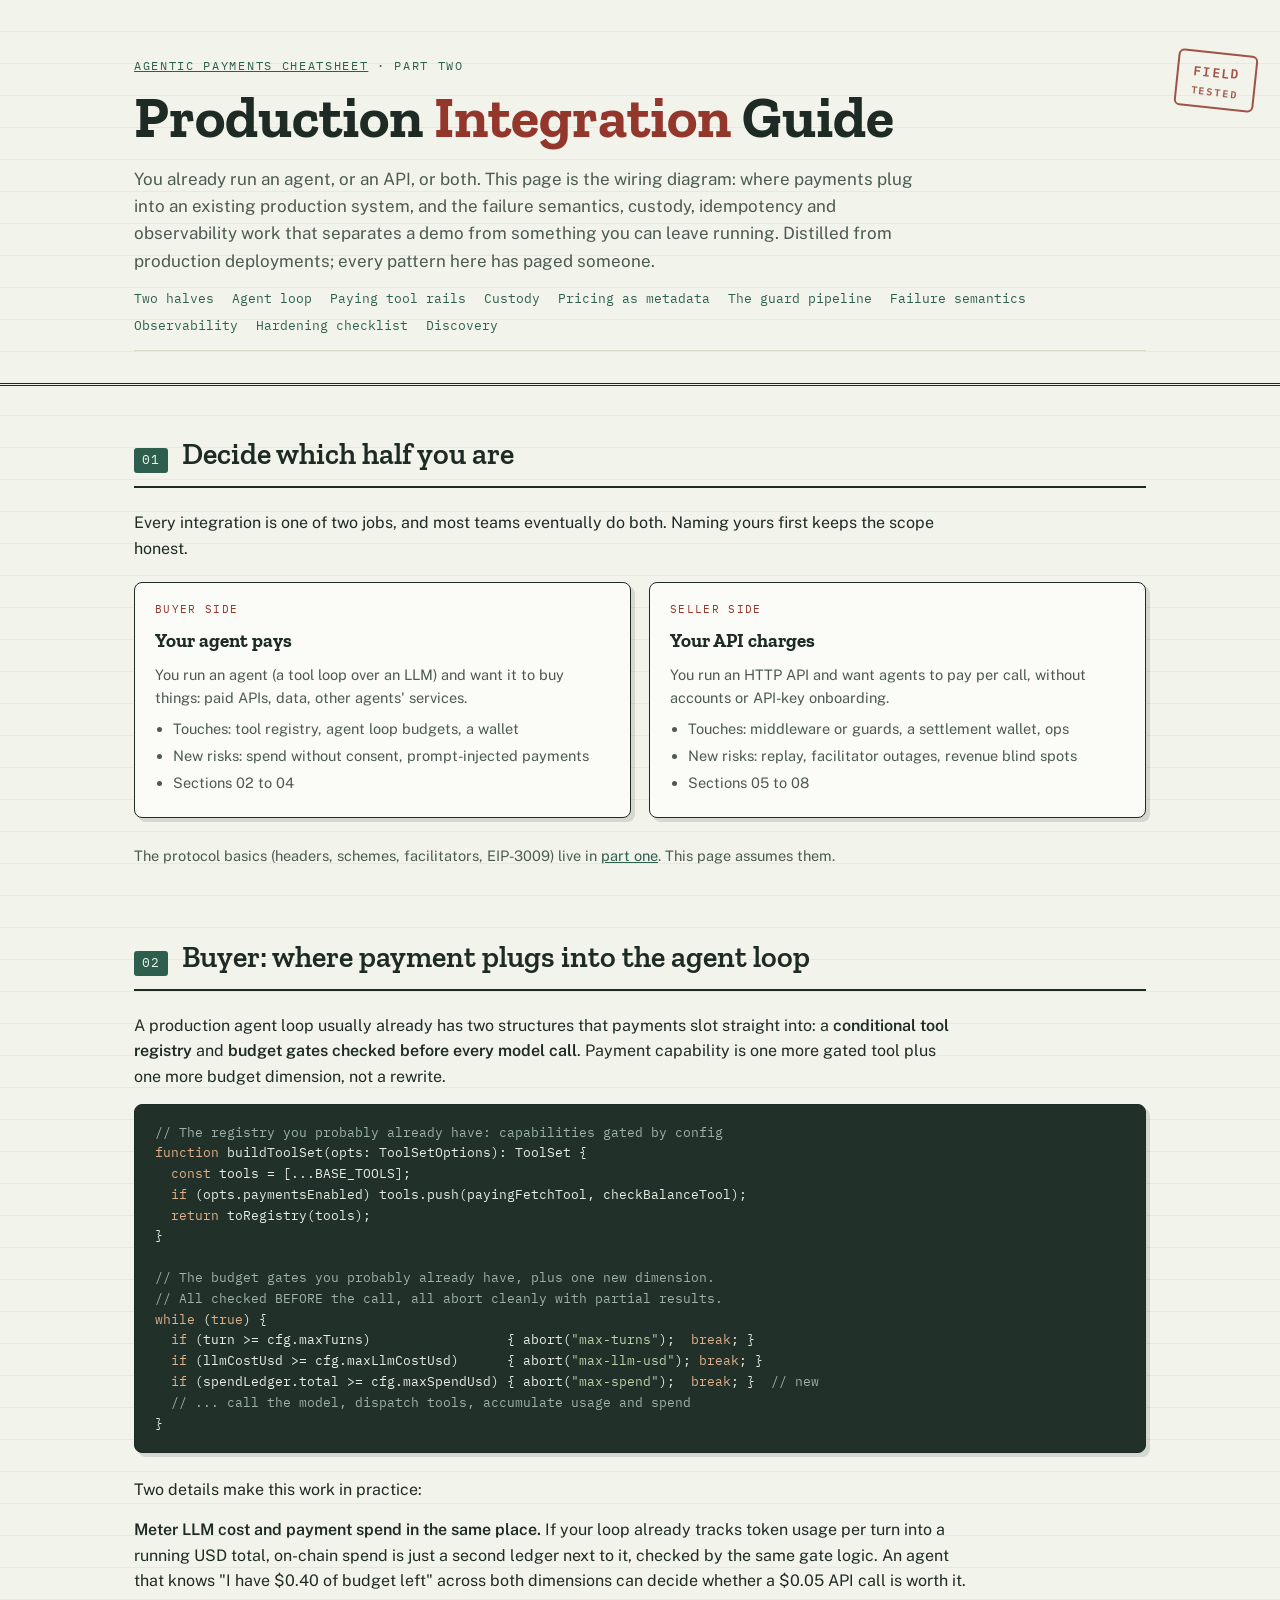
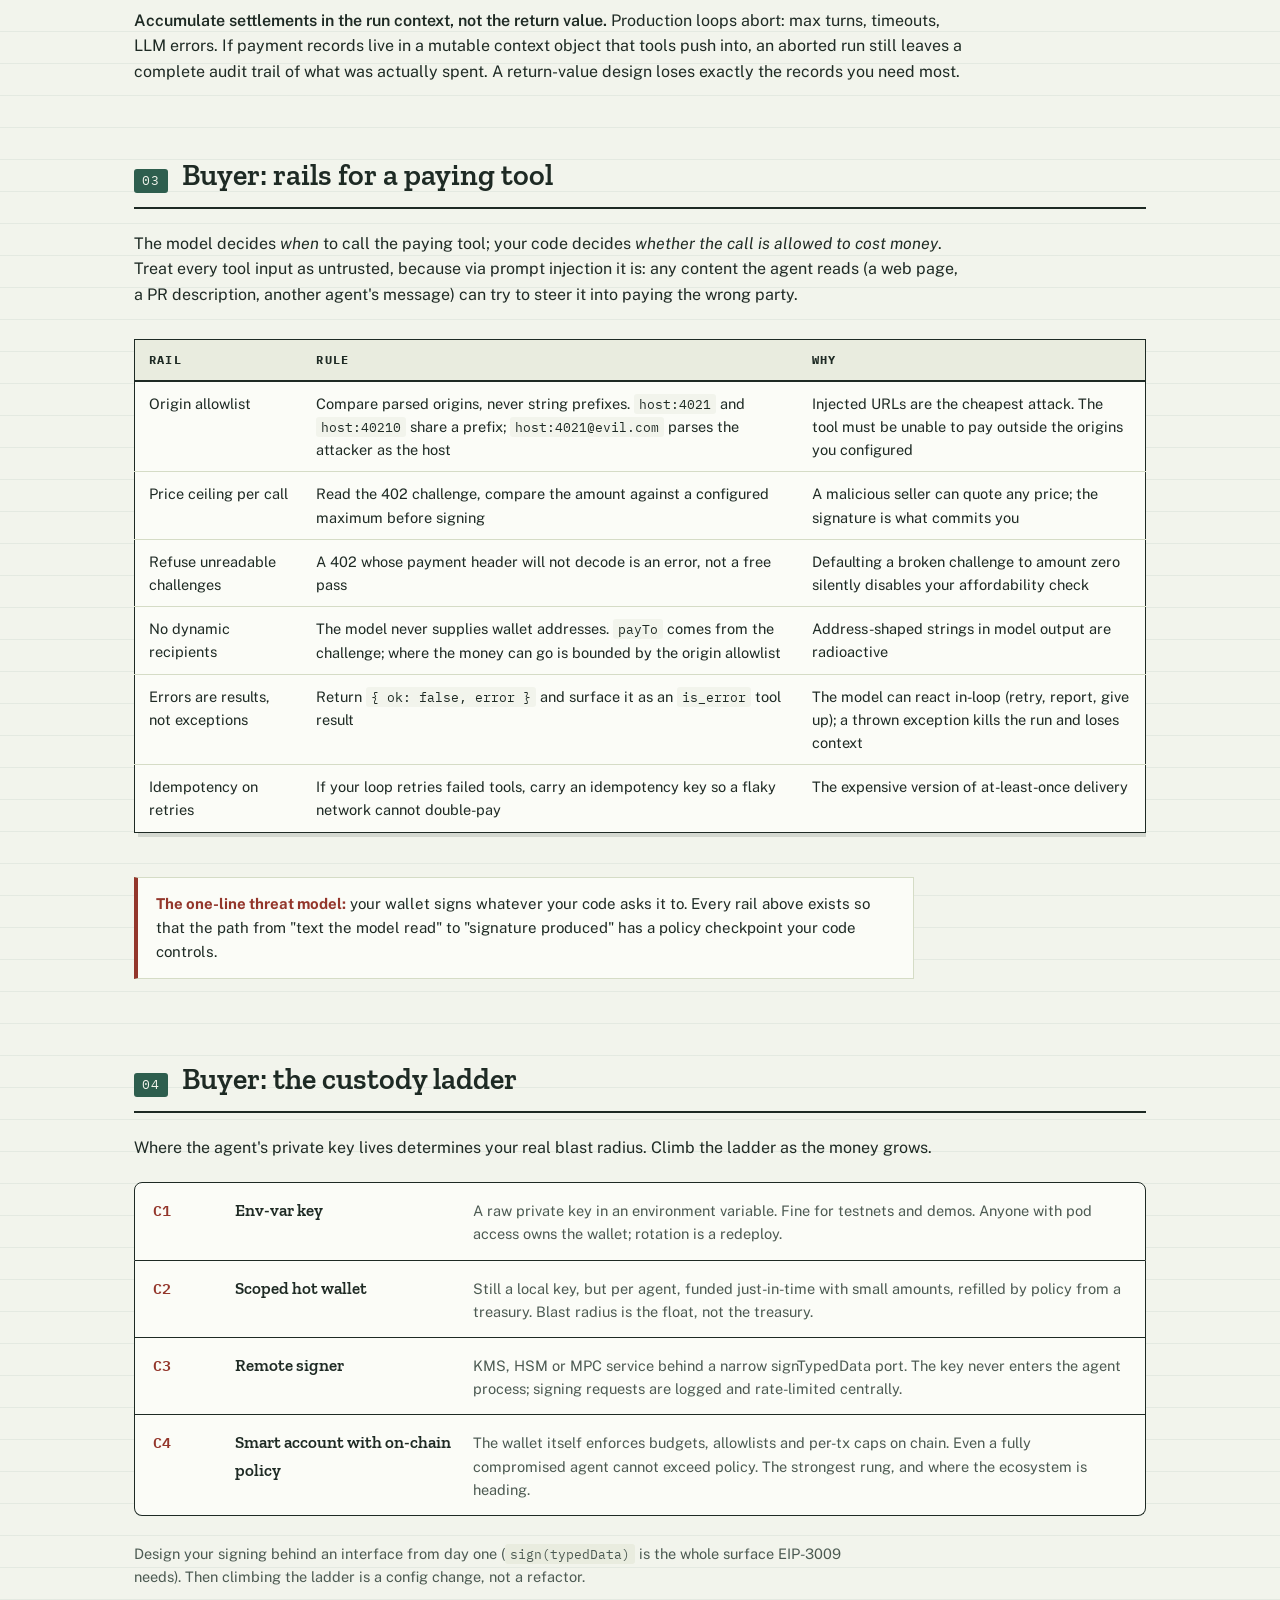
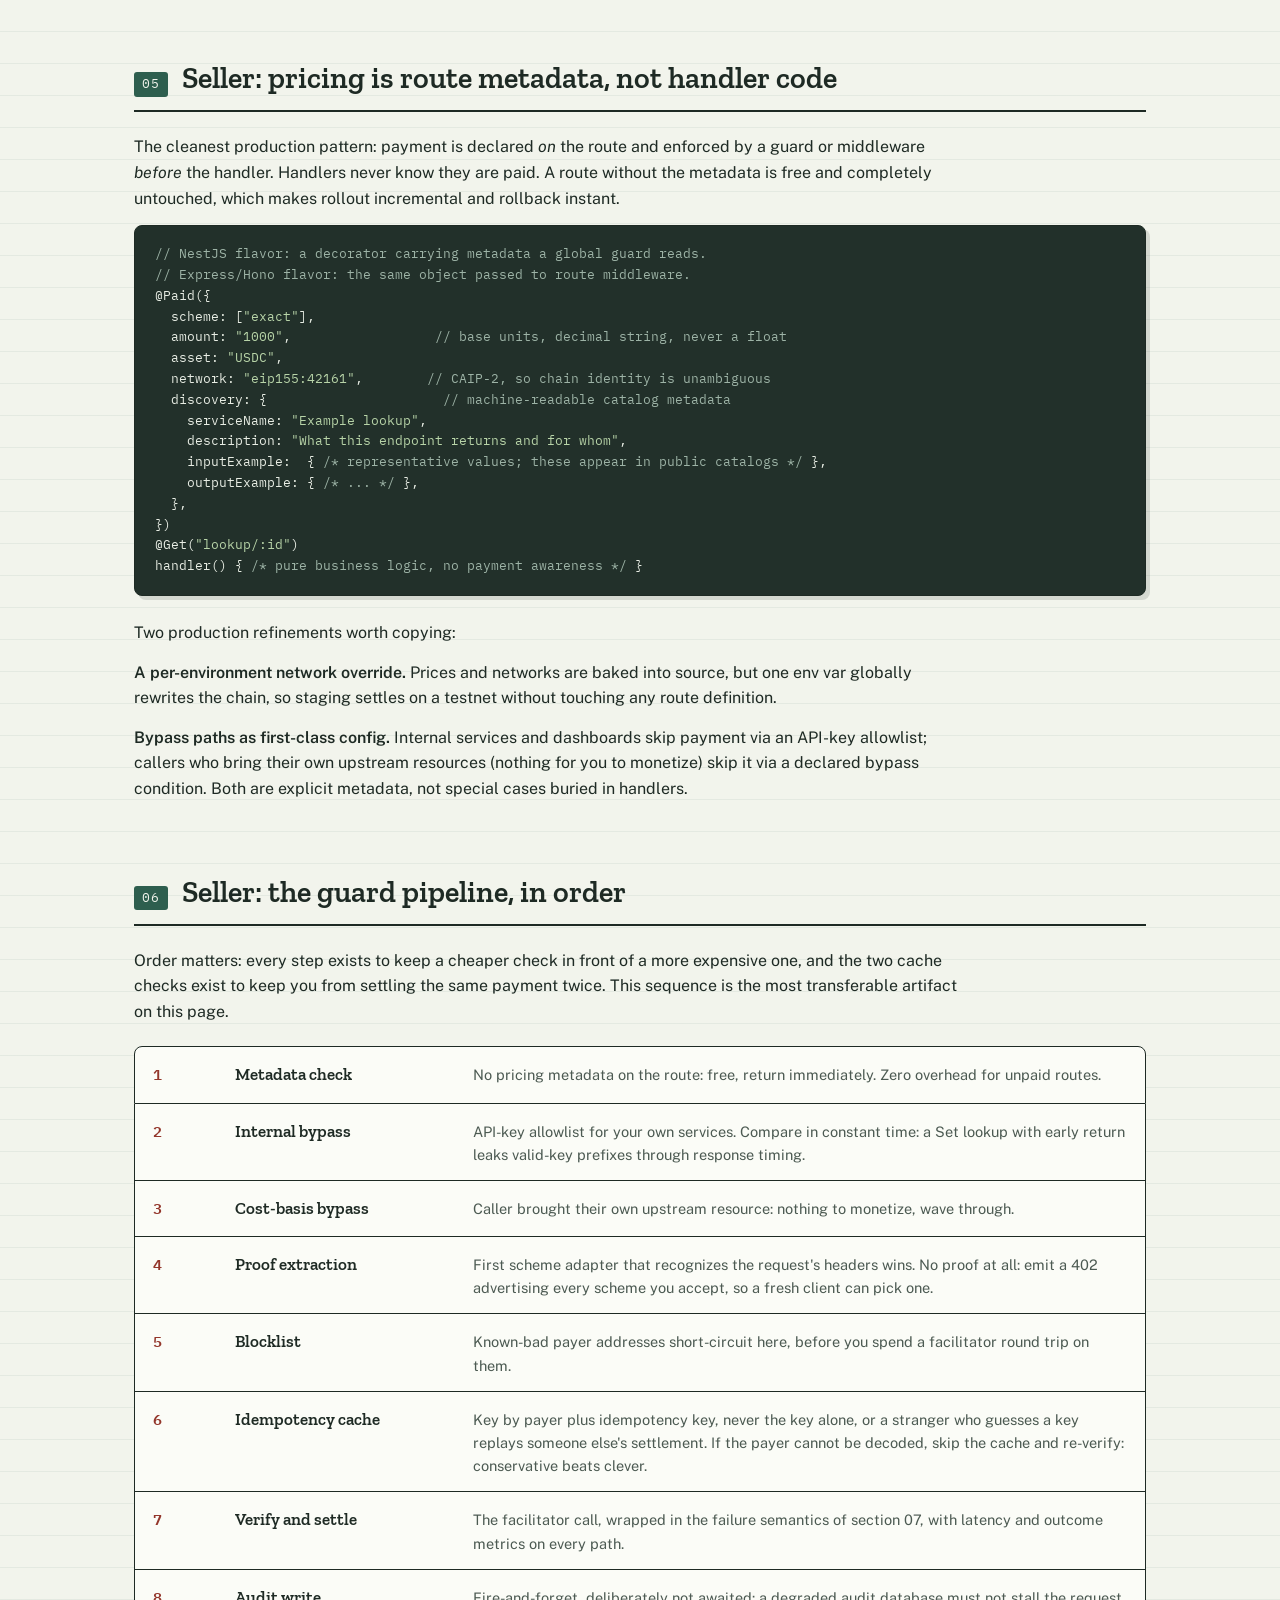
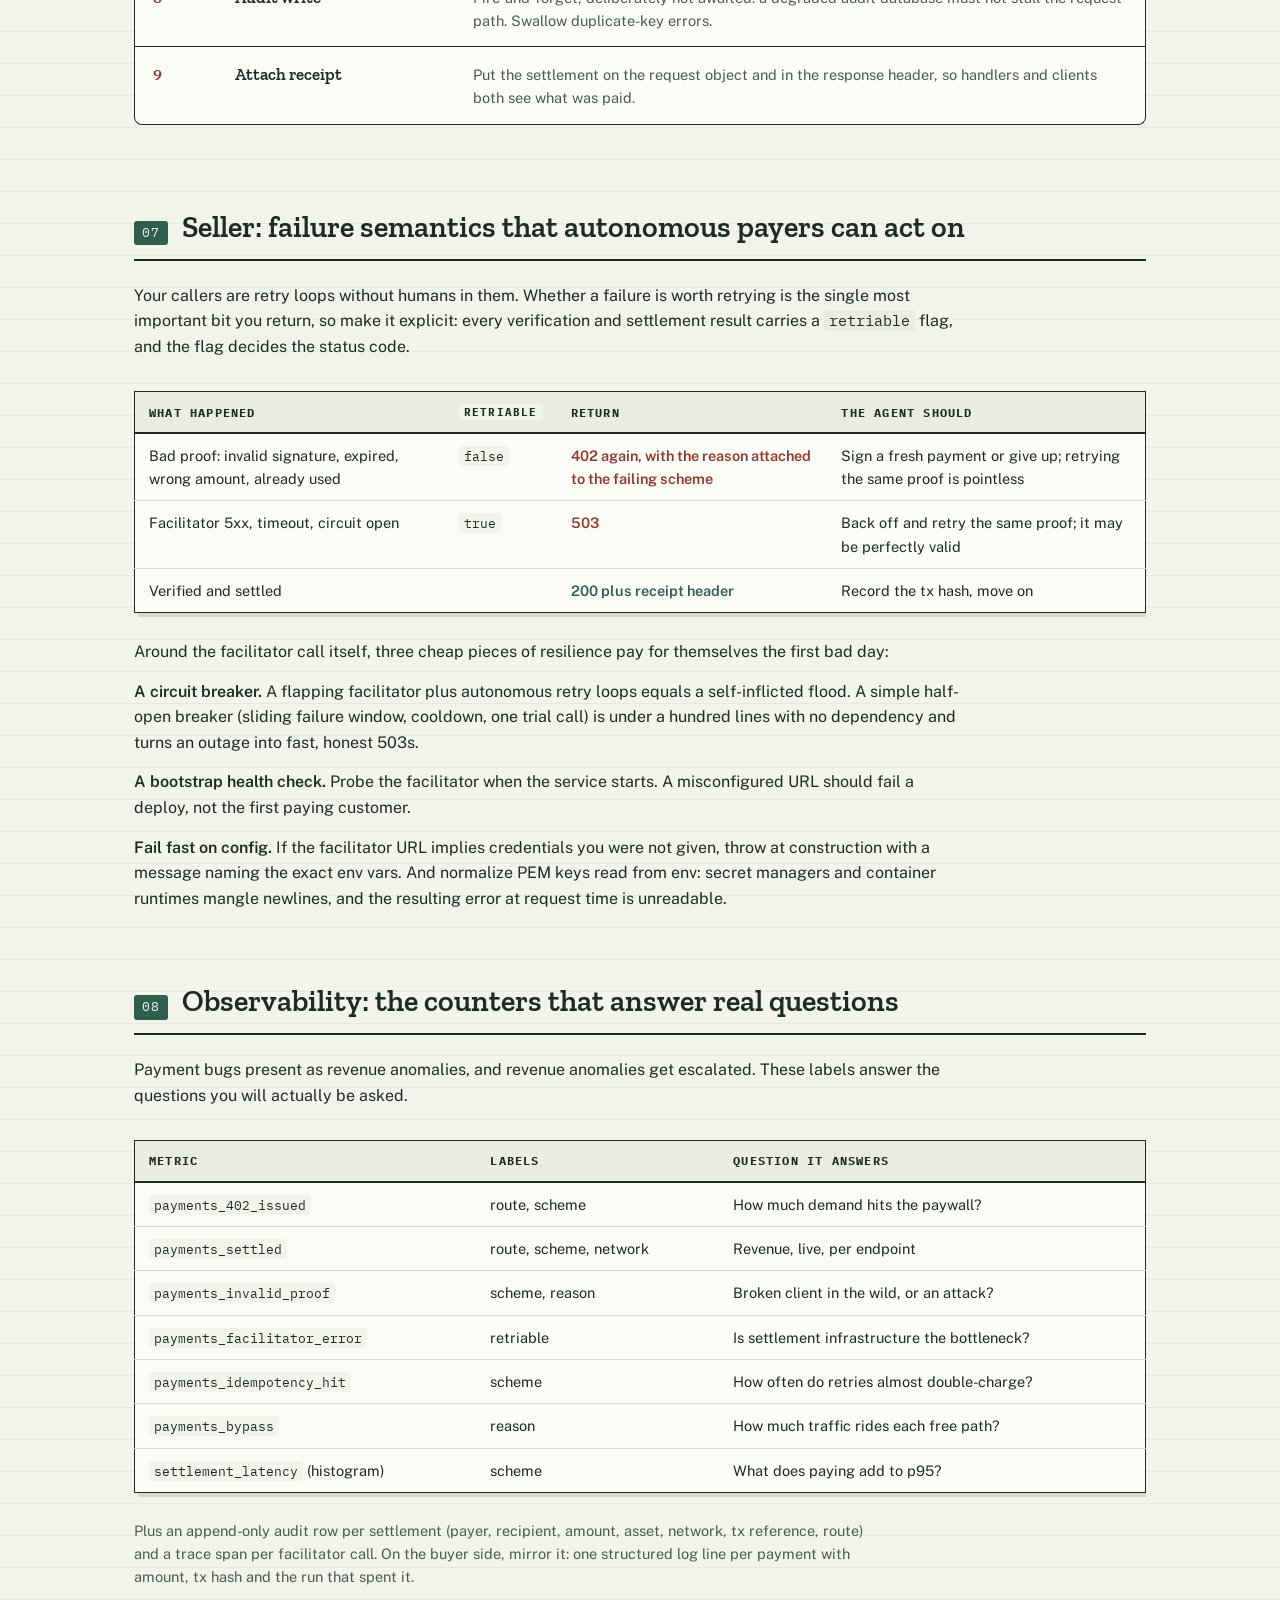
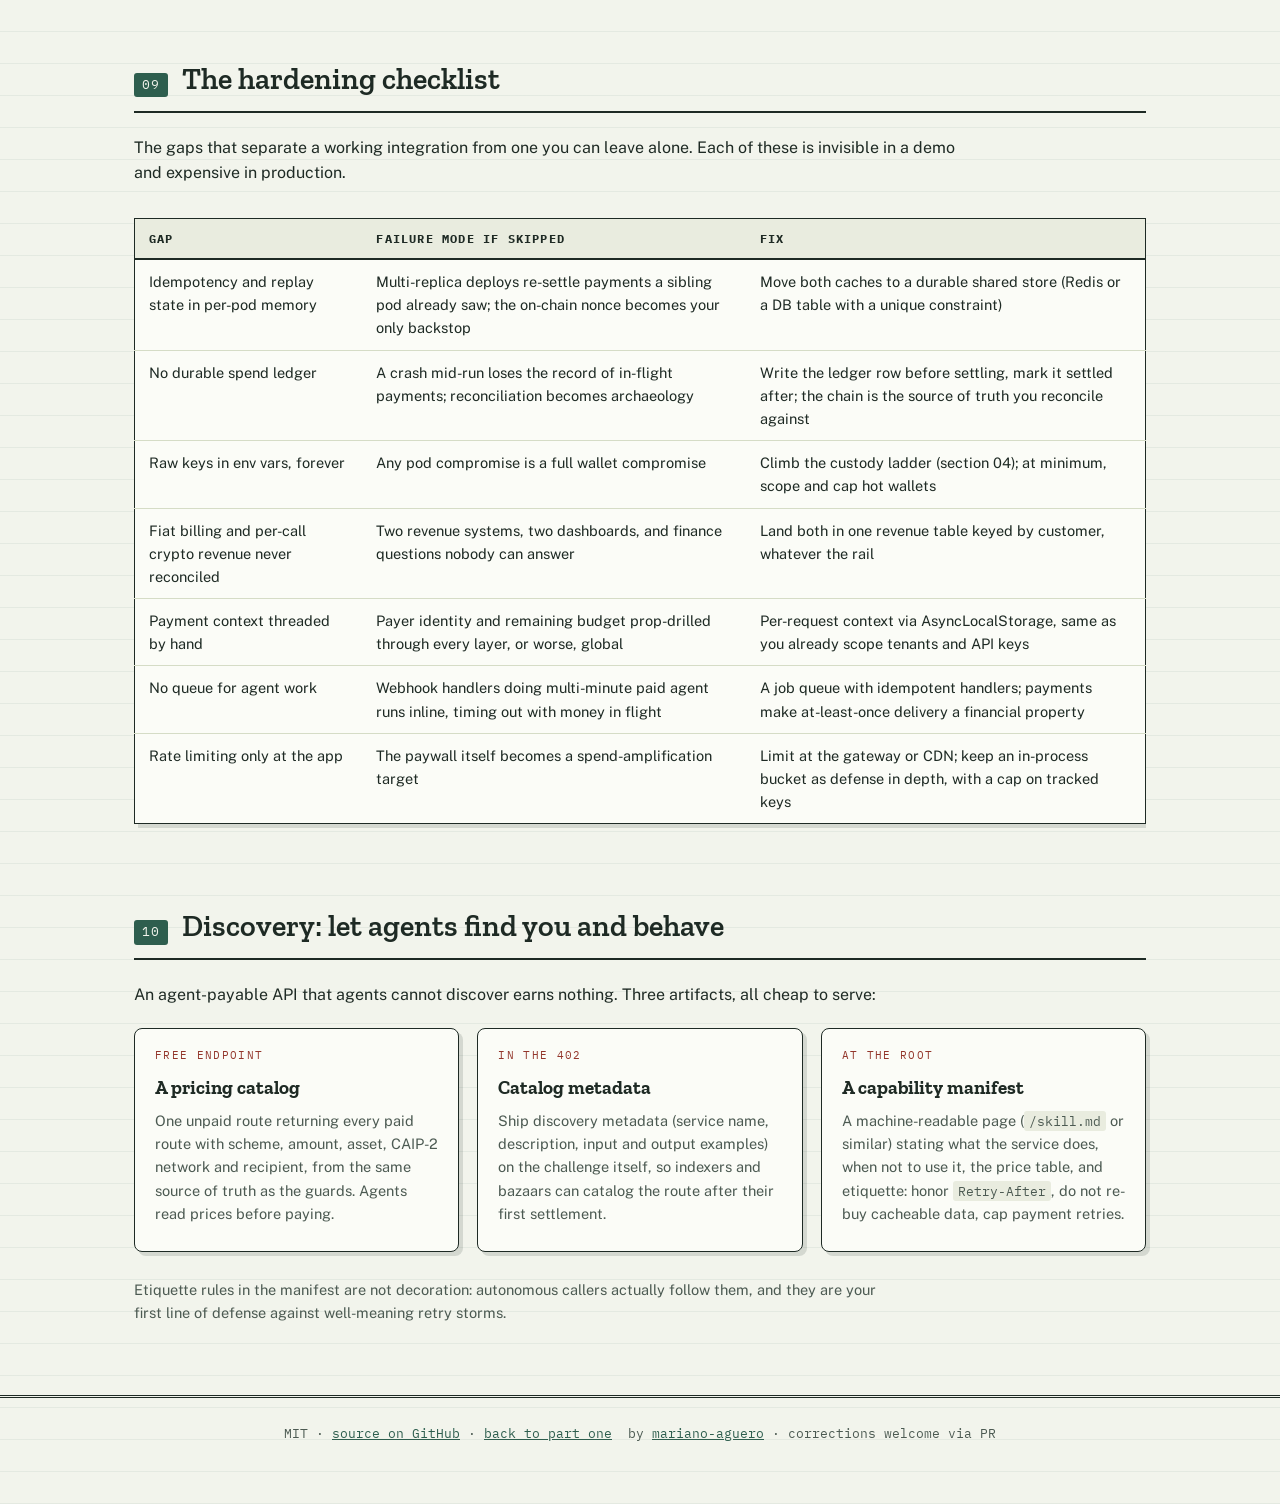
==== integration.html @ f81a6c3e "feat: add part two, the production integration guide A second page for teams wiring x402 into an exi" ====
<!DOCTYPE html>
<html lang="en">
<head>
<meta charset="utf-8">
<meta name="viewport" content="width=device-width, initial-scale=1">
<title>Production Integration Guide: adding x402 payments to an agent backend</title>
<meta name="description" content="Battle-tested patterns for wiring x402 payments into an existing production system: the paying agent side, the paid API side, failure semantics, custody, idempotency and observability.">
<link rel="preconnect" href="https://fonts.googleapis.com">
<link rel="preconnect" href="https://fonts.gstatic.com" crossorigin>
<link href="https://fonts.googleapis.com/css2?family=Zilla+Slab:wght@500;600;700&family=Public+Sans:wght@400;500;600&family=IBM+Plex+Mono:wght@400;500;600&display=swap" rel="stylesheet">
<link rel="stylesheet" href="style.css">
</head>
<body>

<header class="masthead">
  <div class="wrap">
    <p class="eyebrow"><a href="./">Agentic Payments Cheatsheet</a> · part two</p>
    <h1>Production <em>Integration</em> Guide</h1>
    <p class="lede">You already run an agent, or an API, or both. This page is the wiring diagram: where payments plug into an existing production system, and the failure semantics, custody, idempotency and observability work that separates a demo from something you can leave running. Distilled from production deployments; every pattern here has paged someone.</p>
    <div class="stamp">Field<small>Tested</small></div>
  </div>
  <div class="wrap">
    <nav class="toc" aria-label="Contents">
      <a href="#halves">Two halves</a>
      <a href="#loop">Agent loop</a>
      <a href="#rails">Paying tool rails</a>
      <a href="#custody">Custody</a>
      <a href="#metadata">Pricing as metadata</a>
      <a href="#pipeline">The guard pipeline</a>
      <a href="#failure">Failure semantics</a>
      <a href="#observability">Observability</a>
      <a href="#hardening">Hardening checklist</a>
      <a href="#discovery">Discovery</a>
    </nav>
  </div>
</header>

<section id="halves">
  <div class="wrap">
    <div class="entry-head"><span class="no">01</span><h2>Decide which half you are</h2></div>
    <p>Every integration is one of two jobs, and most teams eventually do both. Naming yours first keeps the scope honest.</p>
    <div class="cards">
      <div class="card">
        <span class="tag">Buyer side</span>
        <h3>Your agent pays</h3>
        <p>You run an agent (a tool loop over an LLM) and want it to buy things: paid APIs, data, other agents' services.</p>
        <ul>
          <li>Touches: tool registry, agent loop budgets, a wallet</li>
          <li>New risks: spend without consent, prompt-injected payments</li>
          <li>Sections 02 to 04</li>
        </ul>
      </div>
      <div class="card">
        <span class="tag">Seller side</span>
        <h3>Your API charges</h3>
        <p>You run an HTTP API and want agents to pay per call, without accounts or API-key onboarding.</p>
        <ul>
          <li>Touches: middleware or guards, a settlement wallet, ops</li>
          <li>New risks: replay, facilitator outages, revenue blind spots</li>
          <li>Sections 05 to 08</li>
        </ul>
      </div>
    </div>
    <p class="note">The protocol basics (headers, schemes, facilitators, EIP-3009) live in <a href="./">part one</a>. This page assumes them.</p>
  </div>
</section>

<section id="loop">
  <div class="wrap">
    <div class="entry-head"><span class="no">02</span><h2>Buyer: where payment plugs into the agent loop</h2></div>
    <p>A production agent loop usually already has two structures that payments slot straight into: a <strong>conditional tool registry</strong> and <strong>budget gates checked before every model call</strong>. Payment capability is one more gated tool plus one more budget dimension, not a rewrite.</p>
    <pre class="snippet"><span class="cm">// The registry you probably already have: capabilities gated by config</span>
<span class="kw">function</span> buildToolSet(opts: ToolSetOptions): ToolSet {
  <span class="kw">const</span> tools = [...BASE_TOOLS];
  <span class="kw">if</span> (opts.paymentsEnabled) tools.push(payingFetchTool, checkBalanceTool);
  <span class="kw">return</span> toRegistry(tools);
}

<span class="cm">// The budget gates you probably already have, plus one new dimension.</span>
<span class="cm">// All checked BEFORE the call, all abort cleanly with partial results.</span>
<span class="kw">while</span> (<span class="kw">true</span>) {
  <span class="kw">if</span> (turn >= cfg.maxTurns)                 { abort(<span class="st">"max-turns"</span>);  <span class="kw">break</span>; }
  <span class="kw">if</span> (llmCostUsd >= cfg.maxLlmCostUsd)      { abort(<span class="st">"max-llm-usd"</span>); <span class="kw">break</span>; }
  <span class="kw">if</span> (spendLedger.total >= cfg.maxSpendUsd) { abort(<span class="st">"max-spend"</span>);  <span class="kw">break</span>; }  <span class="cm">// new</span>
  <span class="cm">// ... call the model, dispatch tools, accumulate usage and spend</span>
}</pre>
    <p>Two details make this work in practice:</p>
    <p><strong>Meter LLM cost and payment spend in the same place.</strong> If your loop already tracks token usage per turn into a running USD total, on-chain spend is just a second ledger next to it, checked by the same gate logic. An agent that knows "I have $0.40 of budget left" across both dimensions can decide whether a $0.05 API call is worth it.</p>
    <p><strong>Accumulate settlements in the run context, not the return value.</strong> Production loops abort: max turns, timeouts, LLM errors. If payment records live in a mutable context object that tools push into, an aborted run still leaves a complete audit trail of what was actually spent. A return-value design loses exactly the records you need most.</p>
  </div>
</section>

<section id="rails">
  <div class="wrap">
    <div class="entry-head"><span class="no">03</span><h2>Buyer: rails for a paying tool</h2></div>
    <p>The model decides <em>when</em> to call the paying tool; your code decides <em>whether the call is allowed to cost money</em>. Treat every tool input as untrusted, because via prompt injection it is: any content the agent reads (a web page, a PR description, another agent's message) can try to steer it into paying the wrong party.</p>
    <div class="table-scroll"><table>
      <thead><tr><th>Rail</th><th>Rule</th><th>Why</th></tr></thead>
      <tbody>
        <tr><td>Origin allowlist</td><td>Compare parsed origins, never string prefixes. <code>host:4021</code> and <code>host:40210</code> share a prefix; <code>host:4021@evil.com</code> parses the attacker as the host</td><td>Injected URLs are the cheapest attack. The tool must be unable to pay outside the origins you configured</td></tr>
        <tr><td>Price ceiling per call</td><td>Read the 402 challenge, compare the amount against a configured maximum before signing</td><td>A malicious seller can quote any price; the signature is what commits you</td></tr>
        <tr><td>Refuse unreadable challenges</td><td>A 402 whose payment header will not decode is an error, not a free pass</td><td>Defaulting a broken challenge to amount zero silently disables your affordability check</td></tr>
        <tr><td>No dynamic recipients</td><td>The model never supplies wallet addresses. <code>payTo</code> comes from the challenge; where the money can go is bounded by the origin allowlist</td><td>Address-shaped strings in model output are radioactive</td></tr>
        <tr><td>Errors are results, not exceptions</td><td>Return <code>{ ok: false, error }</code> and surface it as an <code>is_error</code> tool result</td><td>The model can react in-loop (retry, report, give up); a thrown exception kills the run and loses context</td></tr>
        <tr><td>Idempotency on retries</td><td>If your loop retries failed tools, carry an idempotency key so a flaky network cannot double-pay</td><td>The expensive version of at-least-once delivery</td></tr>
      </tbody>
    </table></div>
    <div class="callout"><b>The one-line threat model:</b> your wallet signs whatever your code asks it to. Every rail above exists so that the path from "text the model read" to "signature produced" has a policy checkpoint your code controls.</div>
  </div>
</section>

<section id="custody">
  <div class="wrap">
    <div class="entry-head"><span class="no">04</span><h2>Buyer: the custody ladder</h2></div>
    <p>Where the agent's private key lives determines your real blast radius. Climb the ladder as the money grows.</p>
    <div class="layers">
      <div class="layer"><span class="lno">C1</span><span class="lname">Env-var key</span><span class="ldesc">A raw private key in an environment variable. Fine for testnets and demos. Anyone with pod access owns the wallet; rotation is a redeploy.</span></div>
      <div class="layer"><span class="lno">C2</span><span class="lname">Scoped hot wallet</span><span class="ldesc">Still a local key, but per agent, funded just-in-time with small amounts, refilled by policy from a treasury. Blast radius is the float, not the treasury.</span></div>
      <div class="layer"><span class="lno">C3</span><span class="lname">Remote signer</span><span class="ldesc">KMS, HSM or MPC service behind a narrow signTypedData port. The key never enters the agent process; signing requests are logged and rate-limited centrally.</span></div>
      <div class="layer"><span class="lno">C4</span><span class="lname">Smart account with on-chain policy</span><span class="ldesc">The wallet itself enforces budgets, allowlists and per-tx caps on chain. Even a fully compromised agent cannot exceed policy. The strongest rung, and where the ecosystem is heading.</span></div>
    </div>
    <p class="note">Design your signing behind an interface from day one (<code>sign(typedData)</code> is the whole surface EIP-3009 needs). Then climbing the ladder is a config change, not a refactor.</p>
  </div>
</section>

<section id="metadata">
  <div class="wrap">
    <div class="entry-head"><span class="no">05</span><h2>Seller: pricing is route metadata, not handler code</h2></div>
    <p>The cleanest production pattern: payment is declared <em>on</em> the route and enforced by a guard or middleware <em>before</em> the handler. Handlers never know they are paid. A route without the metadata is free and completely untouched, which makes rollout incremental and rollback instant.</p>
    <pre class="snippet"><span class="cm">// NestJS flavor: a decorator carrying metadata a global guard reads.</span>
<span class="cm">// Express/Hono flavor: the same object passed to route middleware.</span>
@Paid({
  scheme: [<span class="st">"exact"</span>],
  amount: <span class="st">"1000"</span>,                  <span class="cm">// base units, decimal string, never a float</span>
  asset: <span class="st">"USDC"</span>,
  network: <span class="st">"eip155:42161"</span>,        <span class="cm">// CAIP-2, so chain identity is unambiguous</span>
  discovery: {                      <span class="cm">// machine-readable catalog metadata</span>
    serviceName: <span class="st">"Example lookup"</span>,
    description: <span class="st">"What this endpoint returns and for whom"</span>,
    inputExample:  { <span class="cm">/* representative values; these appear in public catalogs */</span> },
    outputExample: { <span class="cm">/* ... */</span> },
  },
})
@Get(<span class="st">"lookup/:id"</span>)
handler() { <span class="cm">/* pure business logic, no payment awareness */</span> }</pre>
    <p>Two production refinements worth copying:</p>
    <p><strong>A per-environment network override.</strong> Prices and networks are baked into source, but one env var globally rewrites the chain, so staging settles on a testnet without touching any route definition.</p>
    <p><strong>Bypass paths as first-class config.</strong> Internal services and dashboards skip payment via an API-key allowlist; callers who bring their own upstream resources (nothing for you to monetize) skip it via a declared bypass condition. Both are explicit metadata, not special cases buried in handlers.</p>
  </div>
</section>

<section id="pipeline">
  <div class="wrap">
    <div class="entry-head"><span class="no">06</span><h2>Seller: the guard pipeline, in order</h2></div>
    <p>Order matters: every step exists to keep a cheaper check in front of a more expensive one, and the two cache checks exist to keep you from settling the same payment twice. This sequence is the most transferable artifact on this page.</p>
    <div class="layers">
      <div class="layer"><span class="lno">1</span><span class="lname">Metadata check</span><span class="ldesc">No pricing metadata on the route: free, return immediately. Zero overhead for unpaid routes.</span></div>
      <div class="layer"><span class="lno">2</span><span class="lname">Internal bypass</span><span class="ldesc">API-key allowlist for your own services. Compare in constant time: a Set lookup with early return leaks valid-key prefixes through response timing.</span></div>
      <div class="layer"><span class="lno">3</span><span class="lname">Cost-basis bypass</span><span class="ldesc">Caller brought their own upstream resource: nothing to monetize, wave through.</span></div>
      <div class="layer"><span class="lno">4</span><span class="lname">Proof extraction</span><span class="ldesc">First scheme adapter that recognizes the request's headers wins. No proof at all: emit a 402 advertising every scheme you accept, so a fresh client can pick one.</span></div>
      <div class="layer"><span class="lno">5</span><span class="lname">Blocklist</span><span class="ldesc">Known-bad payer addresses short-circuit here, before you spend a facilitator round trip on them.</span></div>
      <div class="layer"><span class="lno">6</span><span class="lname">Idempotency cache</span><span class="ldesc">Key by payer plus idempotency key, never the key alone, or a stranger who guesses a key replays someone else's settlement. If the payer cannot be decoded, skip the cache and re-verify: conservative beats clever.</span></div>
      <div class="layer"><span class="lno">7</span><span class="lname">Verify and settle</span><span class="ldesc">The facilitator call, wrapped in the failure semantics of section 07, with latency and outcome metrics on every path.</span></div>
      <div class="layer"><span class="lno">8</span><span class="lname">Audit write</span><span class="ldesc">Fire-and-forget, deliberately not awaited: a degraded audit database must not stall the request path. Swallow duplicate-key errors.</span></div>
      <div class="layer"><span class="lno">9</span><span class="lname">Attach receipt</span><span class="ldesc">Put the settlement on the request object and in the response header, so handlers and clients both see what was paid.</span></div>
    </div>
  </div>
</section>

<section id="failure">
  <div class="wrap">
    <div class="entry-head"><span class="no">07</span><h2>Seller: failure semantics that autonomous payers can act on</h2></div>
    <p>Your callers are retry loops without humans in them. Whether a failure is worth retrying is the single most important bit you return, so make it explicit: every verification and settlement result carries a <code>retriable</code> flag, and the flag decides the status code.</p>
    <div class="table-scroll"><table>
      <thead><tr><th>What happened</th><th><code>retriable</code></th><th>Return</th><th>The agent should</th></tr></thead>
      <tbody>
        <tr><td>Bad proof: invalid signature, expired, wrong amount, already used</td><td><code>false</code></td><td class="cross">402 again, with the reason attached to the failing scheme</td><td>Sign a fresh payment or give up; retrying the same proof is pointless</td></tr>
        <tr><td>Facilitator 5xx, timeout, circuit open</td><td><code>true</code></td><td class="cross">503</td><td>Back off and retry the same proof; it may be perfectly valid</td></tr>
        <tr><td>Verified and settled</td><td></td><td class="tick">200 plus receipt header</td><td>Record the tx hash, move on</td></tr>
      </tbody>
    </table></div>
    <p>Around the facilitator call itself, three cheap pieces of resilience pay for themselves the first bad day:</p>
    <p><strong>A circuit breaker.</strong> A flapping facilitator plus autonomous retry loops equals a self-inflicted flood. A simple half-open breaker (sliding failure window, cooldown, one trial call) is under a hundred lines with no dependency and turns an outage into fast, honest 503s.</p>
    <p><strong>A bootstrap health check.</strong> Probe the facilitator when the service starts. A misconfigured URL should fail a deploy, not the first paying customer.</p>
    <p><strong>Fail fast on config.</strong> If the facilitator URL implies credentials you were not given, throw at construction with a message naming the exact env vars. And normalize PEM keys read from env: secret managers and container runtimes mangle newlines, and the resulting error at request time is unreadable.</p>
  </div>
</section>

<section id="observability">
  <div class="wrap">
    <div class="entry-head"><span class="no">08</span><h2>Observability: the counters that answer real questions</h2></div>
    <p>Payment bugs present as revenue anomalies, and revenue anomalies get escalated. These labels answer the questions you will actually be asked.</p>
    <div class="table-scroll"><table>
      <thead><tr><th>Metric</th><th>Labels</th><th>Question it answers</th></tr></thead>
      <tbody>
        <tr><td><code>payments_402_issued</code></td><td>route, scheme</td><td>How much demand hits the paywall?</td></tr>
        <tr><td><code>payments_settled</code></td><td>route, scheme, network</td><td>Revenue, live, per endpoint</td></tr>
        <tr><td><code>payments_invalid_proof</code></td><td>scheme, reason</td><td>Broken client in the wild, or an attack?</td></tr>
        <tr><td><code>payments_facilitator_error</code></td><td>retriable</td><td>Is settlement infrastructure the bottleneck?</td></tr>
        <tr><td><code>payments_idempotency_hit</code></td><td>scheme</td><td>How often do retries almost double-charge?</td></tr>
        <tr><td><code>payments_bypass</code></td><td>reason</td><td>How much traffic rides each free path?</td></tr>
        <tr><td><code>settlement_latency</code> (histogram)</td><td>scheme</td><td>What does paying add to p95?</td></tr>
      </tbody>
    </table></div>
    <p class="note">Plus an append-only audit row per settlement (payer, recipient, amount, asset, network, tx reference, route) and a trace span per facilitator call. On the buyer side, mirror it: one structured log line per payment with amount, tx hash and the run that spent it.</p>
  </div>
</section>

<section id="hardening">
  <div class="wrap">
    <div class="entry-head"><span class="no">09</span><h2>The hardening checklist</h2></div>
    <p>The gaps that separate a working integration from one you can leave alone. Each of these is invisible in a demo and expensive in production.</p>
    <div class="table-scroll"><table>
      <thead><tr><th>Gap</th><th>Failure mode if skipped</th><th>Fix</th></tr></thead>
      <tbody>
        <tr><td>Idempotency and replay state in per-pod memory</td><td>Multi-replica deploys re-settle payments a sibling pod already saw; the on-chain nonce becomes your only backstop</td><td>Move both caches to a durable shared store (Redis or a DB table with a unique constraint)</td></tr>
        <tr><td>No durable spend ledger</td><td>A crash mid-run loses the record of in-flight payments; reconciliation becomes archaeology</td><td>Write the ledger row before settling, mark it settled after; the chain is the source of truth you reconcile against</td></tr>
        <tr><td>Raw keys in env vars, forever</td><td>Any pod compromise is a full wallet compromise</td><td>Climb the custody ladder (section 04); at minimum, scope and cap hot wallets</td></tr>
        <tr><td>Fiat billing and per-call crypto revenue never reconciled</td><td>Two revenue systems, two dashboards, and finance questions nobody can answer</td><td>Land both in one revenue table keyed by customer, whatever the rail</td></tr>
        <tr><td>Payment context threaded by hand</td><td>Payer identity and remaining budget prop-drilled through every layer, or worse, global</td><td>Per-request context via AsyncLocalStorage, same as you already scope tenants and API keys</td></tr>
        <tr><td>No queue for agent work</td><td>Webhook handlers doing multi-minute paid agent runs inline, timing out with money in flight</td><td>A job queue with idempotent handlers; payments make at-least-once delivery a financial property</td></tr>
        <tr><td>Rate limiting only at the app</td><td>The paywall itself becomes a spend-amplification target</td><td>Limit at the gateway or CDN; keep an in-process bucket as defense in depth, with a cap on tracked keys</td></tr>
      </tbody>
    </table></div>
  </div>
</section>

<section id="discovery">
  <div class="wrap">
    <div class="entry-head"><span class="no">10</span><h2>Discovery: let agents find you and behave</h2></div>
    <p>An agent-payable API that agents cannot discover earns nothing. Three artifacts, all cheap to serve:</p>
    <div class="cards">
      <div class="card">
        <span class="tag">Free endpoint</span>
        <h3>A pricing catalog</h3>
        <p>One unpaid route returning every paid route with scheme, amount, asset, CAIP-2 network and recipient, from the same source of truth as the guards. Agents read prices before paying.</p>
      </div>
      <div class="card">
        <span class="tag">In the 402</span>
        <h3>Catalog metadata</h3>
        <p>Ship discovery metadata (service name, description, input and output examples) on the challenge itself, so indexers and bazaars can catalog the route after their first settlement.</p>
      </div>
      <div class="card">
        <span class="tag">At the root</span>
        <h3>A capability manifest</h3>
        <p>A machine-readable page (<code>/skill.md</code> or similar) stating what the service does, when not to use it, the price table, and etiquette: honor <code>Retry-After</code>, do not re-buy cacheable data, cap payment retries.</p>
      </div>
    </div>
    <p class="note">Etiquette rules in the manifest are not decoration: autonomous callers actually follow them, and they are your first line of defense against well-meaning retry storms.</p>
  </div>
</section>

<footer>
  <div class="wrap" style="display:flex; justify-content:space-between; gap:16px; flex-wrap:wrap;">
    <span>MIT · <a href="https://github.com/mariano-aguero/agentic-payments-cheatsheet">source on GitHub</a> · <a href="./">back to part one</a></span>
    <span>by <a href="https://github.com/mariano-aguero">mariano-aguero</a> · corrections welcome via PR</span>
  </div>
</footer>

</body>
</html>
---- style.css ----
:root {
    --paper: #f2f4ec;
    --paper-deep: #e9ecdf;
    --rule: #d5dcc6;
    --ink: #1e2a24;
    --ink-soft: #4c5a52;
    --oxblood: #93362b;
    --ledger: #2e5e4e;
    --card: #fbfcf7;
    --mono: "IBM Plex Mono", ui-monospace, SFMono-Regular, Menlo, monospace;
    --sans: "Public Sans", system-ui, -apple-system, sans-serif;
    --slab: "Zilla Slab", Rockwell, serif;
  }
  * { box-sizing: border-box; margin: 0; padding: 0; }
  html { scroll-behavior: smooth; }
  @media (prefers-reduced-motion: reduce) { html { scroll-behavior: auto; } }
  body {
    font-family: var(--sans);
    color: var(--ink);
    background:
      repeating-linear-gradient(to bottom, transparent 0, transparent 31px, rgba(46, 94, 78, 0.07) 31px, rgba(46, 94, 78, 0.07) 32px),
      var(--paper);
    line-height: 1.6;
    font-size: 16px;
  }
  .wrap { max-width: 1060px; margin: 0 auto; padding: 0 24px; }

  /* Masthead */
  header.masthead {
    border-bottom: 3px double var(--ink);
    padding: 56px 0 32px;
    position: relative;
  }
  .masthead .eyebrow {
    font-family: var(--mono);
    font-size: 12px;
    letter-spacing: 0.14em;
    text-transform: uppercase;
    color: var(--ledger);
    margin-bottom: 12px;
  }
  .masthead h1 {
    font-family: var(--slab);
    font-weight: 700;
    font-size: clamp(34px, 6vw, 58px);
    line-height: 1.05;
    max-width: 14em;
  }
  .masthead h1 em { font-style: normal; color: var(--oxblood); }
  .masthead p.lede {
    max-width: 46em;
    margin-top: 18px;
    font-size: 17px;
    color: var(--ink-soft);
  }
  .stamp {
    position: absolute;
    right: 24px;
    top: 52px;
    transform: rotate(6deg);
    font-family: var(--mono);
    font-weight: 600;
    font-size: 13px;
    letter-spacing: 0.1em;
    color: var(--oxblood);
    border: 2.5px solid var(--oxblood);
    border-radius: 6px;
    padding: 8px 14px;
    text-transform: uppercase;
    opacity: 0.85;
    text-align: center;
  }
  .stamp small { display: block; font-size: 10px; letter-spacing: 0.2em; }
  @media (max-width: 720px) { .stamp { position: static; display: inline-block; margin-top: 20px; transform: rotate(-2deg); } }

  nav.toc {
    font-family: var(--mono);
    font-size: 13px;
    padding: 14px 0;
    border-bottom: 1px solid var(--rule);
    display: flex;
    flex-wrap: wrap;
    gap: 6px 18px;
  }
  nav.toc a { color: var(--ledger); text-decoration: none; }
  nav.toc a:hover, nav.toc a:focus-visible { color: var(--oxblood); text-decoration: underline; }

  /* Sections as ledger entries */
  section { padding: 44px 0 8px; }
  .entry-head {
    display: flex;
    align-items: baseline;
    gap: 14px;
    border-bottom: 2px solid var(--ink);
    padding-bottom: 8px;
    margin-bottom: 22px;
  }
  .entry-head .no {
    font-family: var(--mono);
    font-size: 13px;
    color: var(--paper);
    background: var(--ledger);
    padding: 2px 8px;
    border-radius: 3px;
    letter-spacing: 0.06em;
  }
  .entry-head h2 {
    font-family: var(--slab);
    font-weight: 600;
    font-size: clamp(22px, 3.4vw, 30px);
  }
  section > .wrap > p, section .prose p { max-width: 52em; margin-bottom: 14px; }
  .note { color: var(--ink-soft); font-size: 14.5px; max-width: 52em; }
  a { color: var(--ledger); }
  a:hover { color: var(--oxblood); }
  code { font-family: var(--mono); font-size: 0.92em; background: var(--paper-deep); padding: 1px 5px; border-radius: 3px; }
  strong { font-weight: 600; }

  /* Wire capture (hero signature) */
  .wire {
    background: var(--card);
    border: 1.5px solid var(--ink);
    border-radius: 8px;
    box-shadow: 4px 4px 0 rgba(30, 42, 36, 0.14);
    margin: 34px 0 10px;
    overflow: hidden;
  }
  .wire-title {
    font-family: var(--mono);
    font-size: 12px;
    letter-spacing: 0.12em;
    text-transform: uppercase;
    background: var(--ink);
    color: var(--paper);
    padding: 8px 16px;
    display: flex;
    justify-content: space-between;
    gap: 12px;
    flex-wrap: wrap;
  }
  .wire-title .amt { color: #e8c9b8; }
  .wire ol { list-style: none; }
  .wire li {
    display: grid;
    grid-template-columns: 200px 1fr;
    border-top: 1px solid var(--rule);
  }
  .wire li:first-child { border-top: 0; }
  .wire .who {
    font-family: var(--mono);
    font-size: 12.5px;
    padding: 14px 16px;
    color: var(--ink-soft);
    border-right: 1px solid var(--rule);
    background: var(--paper-deep);
  }
  .wire .who b { color: var(--ink); display: block; font-weight: 600; }
  .wire pre {
    font-family: var(--mono);
    font-size: 13px;
    line-height: 1.55;
    padding: 12px 16px;
    overflow-x: auto;
    white-space: pre;
  }
  .wire .c402 { color: var(--oxblood); font-weight: 600; }
  .wire .c200 { color: var(--ledger); font-weight: 600; }
  .wire .hdr { color: #6b4f9e; }
  .wire .dim { color: var(--ink-soft); }
  @media (max-width: 720px) {
    .wire li { grid-template-columns: 1fr; }
    .wire .who { border-right: 0; padding: 10px 16px 4px; }
  }

  /* Ledger table */
  table {
    width: 100%;
    border-collapse: collapse;
    background: var(--card);
    border: 1.5px solid var(--ink);
    font-size: 14.5px;
    margin: 18px 0 26px;
    box-shadow: 4px 4px 0 rgba(30, 42, 36, 0.14);
  }
  th {
    font-family: var(--mono);
    font-size: 12px;
    text-transform: uppercase;
    letter-spacing: 0.1em;
    text-align: left;
    background: var(--paper-deep);
    border-bottom: 2px solid var(--ink);
    padding: 10px 14px;
  }
  td { padding: 10px 14px; border-bottom: 1px solid var(--rule); vertical-align: top; }
  tr:last-child td { border-bottom: 0; }
  td code, th code { background: var(--paper); }
  .tick { color: var(--ledger); font-weight: 600; }
  .cross { color: var(--oxblood); font-weight: 600; }
  .table-scroll { overflow-x: auto; }
  .table-scroll table { min-width: 640px; }

  /* Cards */
  .cards { display: grid; grid-template-columns: repeat(auto-fit, minmax(280px, 1fr)); gap: 18px; margin: 20px 0 26px; }
  .card {
    background: var(--card);
    border: 1.5px solid var(--ink);
    border-radius: 8px;
    padding: 18px 20px;
    box-shadow: 4px 4px 0 rgba(30, 42, 36, 0.14);
  }
  .card h3 { font-family: var(--slab); font-size: 19px; margin-bottom: 6px; }
  .card .tag {
    font-family: var(--mono); font-size: 11px; letter-spacing: 0.12em;
    text-transform: uppercase; color: var(--oxblood); display: block; margin-bottom: 8px;
  }
  .card p { font-size: 14.5px; color: var(--ink-soft); margin-bottom: 8px; }
  .card ul { font-size: 14.5px; color: var(--ink-soft); padding-left: 18px; }
  .card li { margin-bottom: 4px; }

  /* Layer stack */
  .layers { margin: 22px 0 26px; }
  .layer {
    display: grid;
    grid-template-columns: 64px 220px 1fr;
    gap: 0 18px;
    background: var(--card);
    border: 1.5px solid var(--ink);
    border-top-width: 0;
    padding: 14px 18px;
    align-items: baseline;
  }
  .layer:first-child { border-top-width: 1.5px; border-radius: 8px 8px 0 0; }
  .layer:last-child { border-radius: 0 0 8px 8px; }
  .layer .lno { font-family: var(--mono); font-weight: 600; color: var(--oxblood); font-size: 15px; }
  .layer .lname { font-family: var(--slab); font-weight: 600; font-size: 17px; }
  .layer .ldesc { font-size: 14.5px; color: var(--ink-soft); }
  @media (max-width: 720px) {
    .layer { grid-template-columns: 48px 1fr; }
    .layer .ldesc { grid-column: 1 / -1; padding-top: 4px; }
  }

  /* Code snippets */
  pre.snippet {
    background: #22302a;
    color: #e8ede4;
    font-family: var(--mono);
    font-size: 13px;
    line-height: 1.6;
    padding: 18px 20px;
    border-radius: 8px;
    overflow-x: auto;
    margin: 14px 0 24px;
    border: 1.5px solid var(--ink);
    box-shadow: 4px 4px 0 rgba(30, 42, 36, 0.14);
  }
  pre.snippet .cm { color: #9db3a6; }
  pre.snippet .kw { color: #e0b089; }
  pre.snippet .st { color: #b8d4a8; }

  .callout {
    border-left: 4px solid var(--oxblood);
    background: var(--card);
    border-top: 1px solid var(--rule);
    border-right: 1px solid var(--rule);
    border-bottom: 1px solid var(--rule);
    padding: 14px 18px;
    max-width: 52em;
    margin: 18px 0 24px;
    font-size: 15px;
  }
  .callout b { color: var(--oxblood); }

  /* Sequence diagram */
  .diagram {
    background: var(--card);
    border: 1.5px solid var(--ink);
    border-radius: 8px;
    box-shadow: 4px 4px 0 rgba(30, 42, 36, 0.14);
    margin: 26px 0 10px;
    overflow-x: auto;
  }
  .diagram svg { display: block; min-width: 760px; width: 100%; height: auto; }
  .sq-title {
    font-family: var(--mono);
    font-size: 12px;
    letter-spacing: 0.12em;
    text-transform: uppercase;
    background: var(--ink);
    color: var(--paper);
    padding: 8px 16px;
  }
  .sq-actor-box { fill: var(--paper-deep); stroke: var(--ink); stroke-width: 1.5; }
  .sq-actor { font-family: var(--slab); font-weight: 600; font-size: 16px; fill: var(--ink); }
  .sq-sub { font-family: var(--mono); font-size: 10.5px; fill: var(--ink-soft); }
  .sq-life { stroke: var(--rule); stroke-width: 1.5; stroke-dasharray: 4 5; }
  .sq-arrow { stroke: var(--ink); stroke-width: 1.5; fill: none; }
  .sq-arrow.pay { stroke: var(--oxblood); }
  .sq-arrow.ok { stroke: var(--ledger); }
  .sq-msg { font-family: var(--mono); font-size: 12.5px; fill: var(--ink); }
  .sq-msg.pay { fill: var(--oxblood); font-weight: 600; }
  .sq-msg.ok { fill: var(--ledger); font-weight: 600; }
  .sq-msg.dim { fill: var(--ink-soft); }
  .sq-note-box { fill: var(--paper); stroke: var(--ink-soft); stroke-width: 1; stroke-dasharray: 3 3; }
  .sq-gas { font-family: var(--mono); font-size: 11px; fill: var(--oxblood); font-weight: 600; }

  footer {
    border-top: 3px double var(--ink);
    margin-top: 48px;
    padding: 26px 0 60px;
    font-family: var(--mono);
    font-size: 13px;
    color: var(--ink-soft);
    display: flex;
    justify-content: space-between;
    gap: 16px;
    flex-wrap: wrap;
  }
  footer a { color: var(--ledger); }
  :focus-visible { outline: 3px solid var(--oxblood); outline-offset: 2px; }
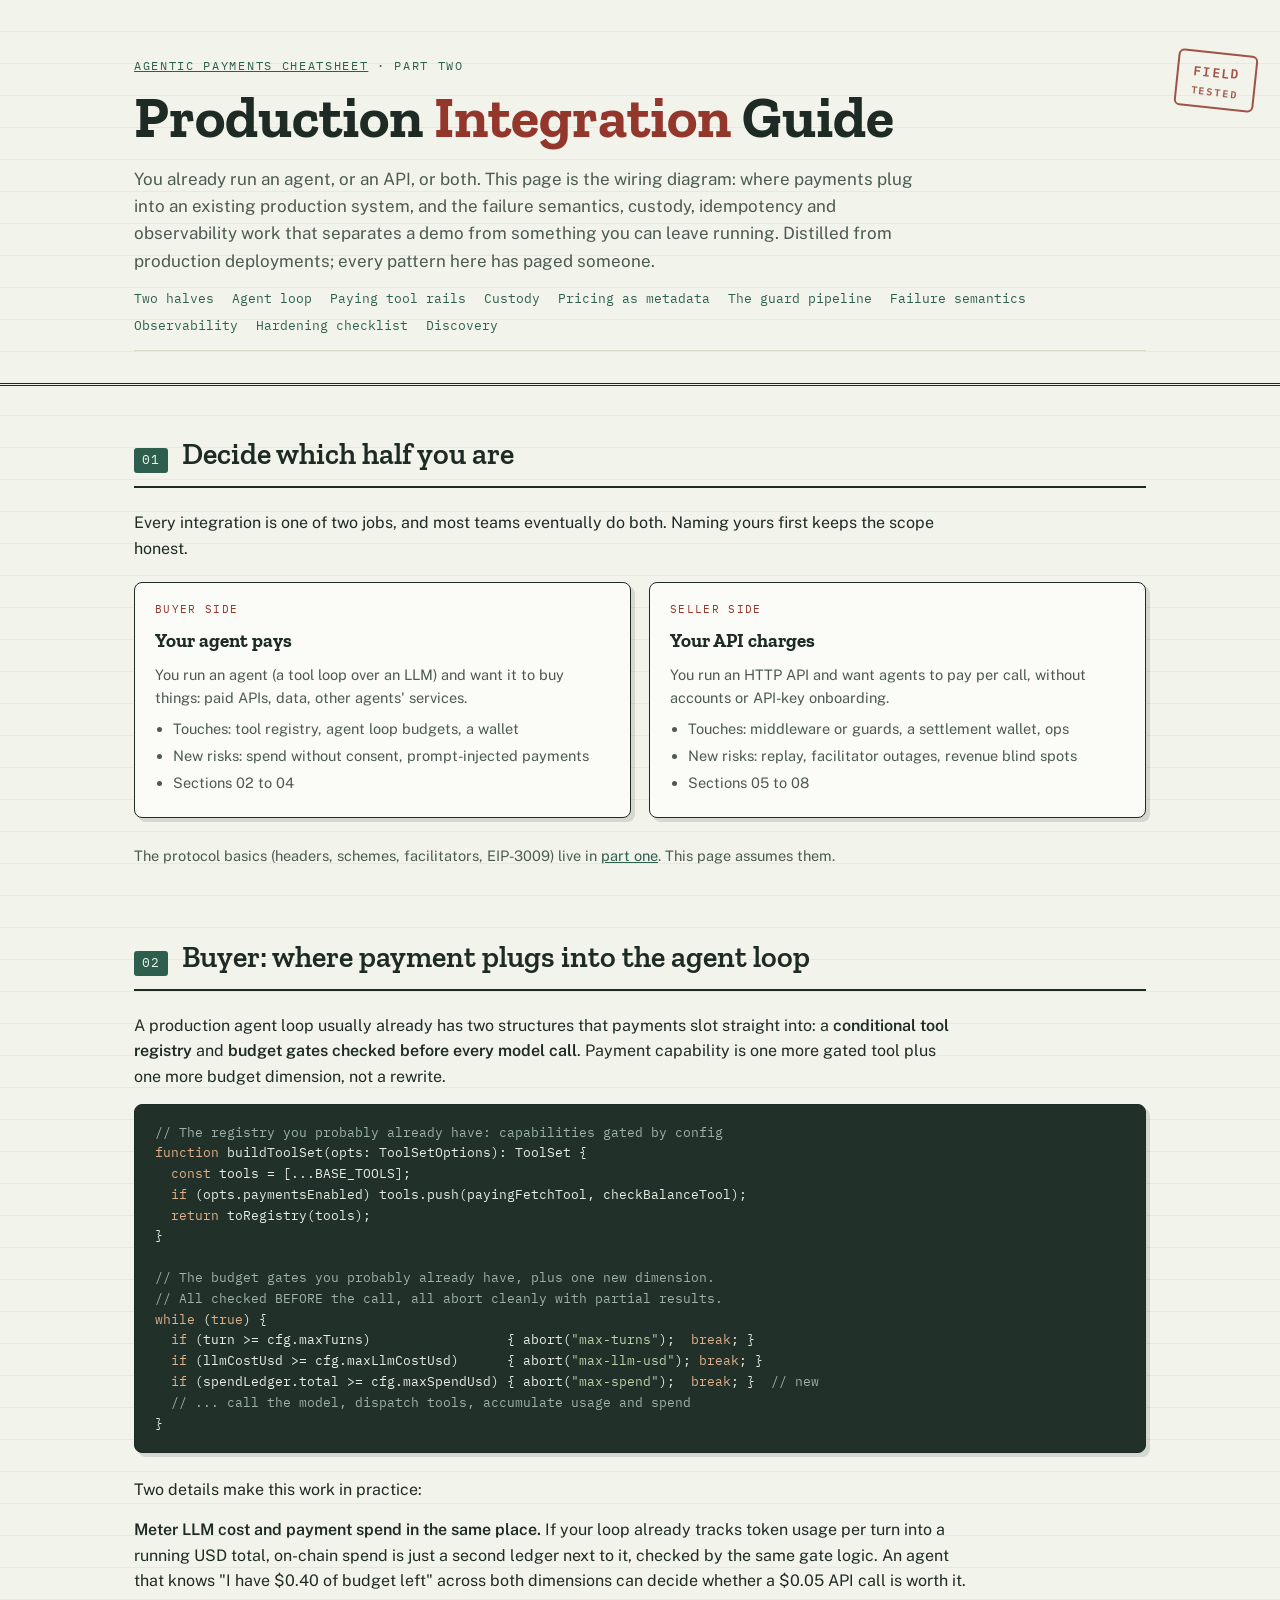
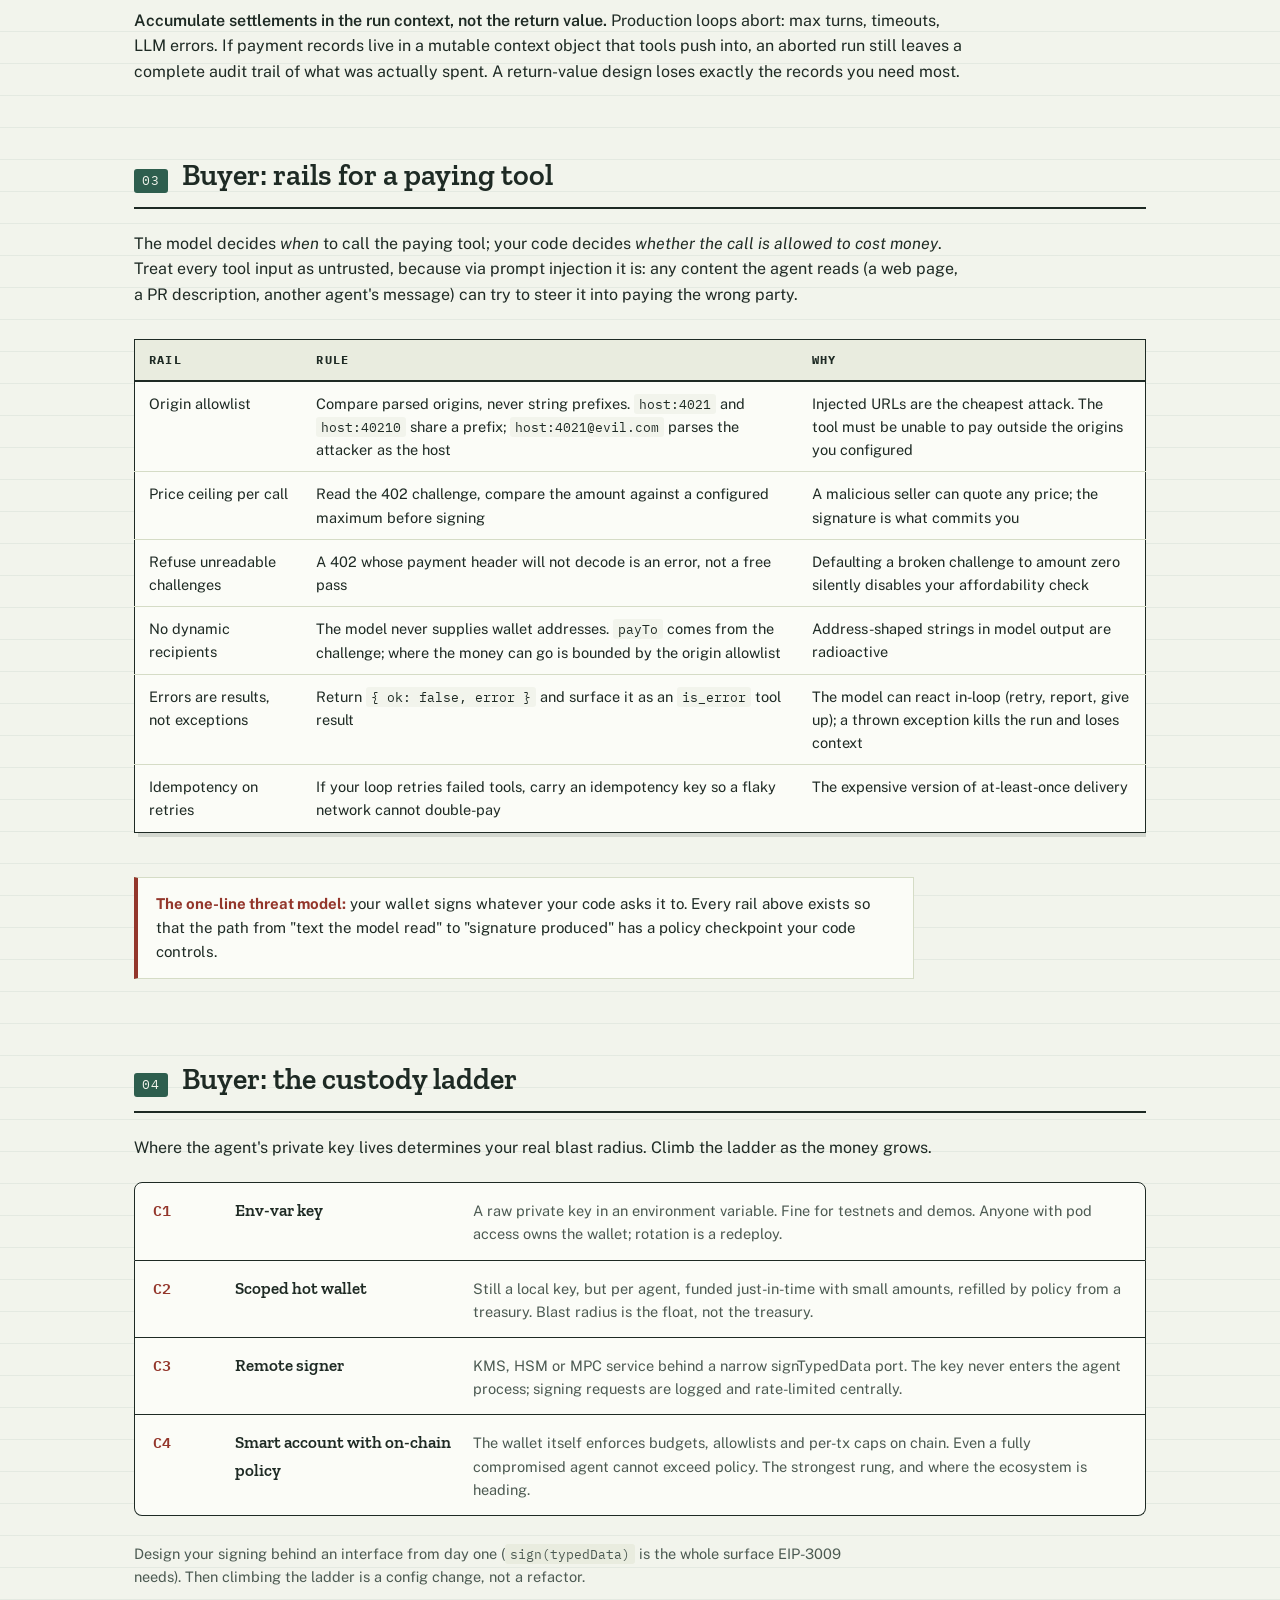
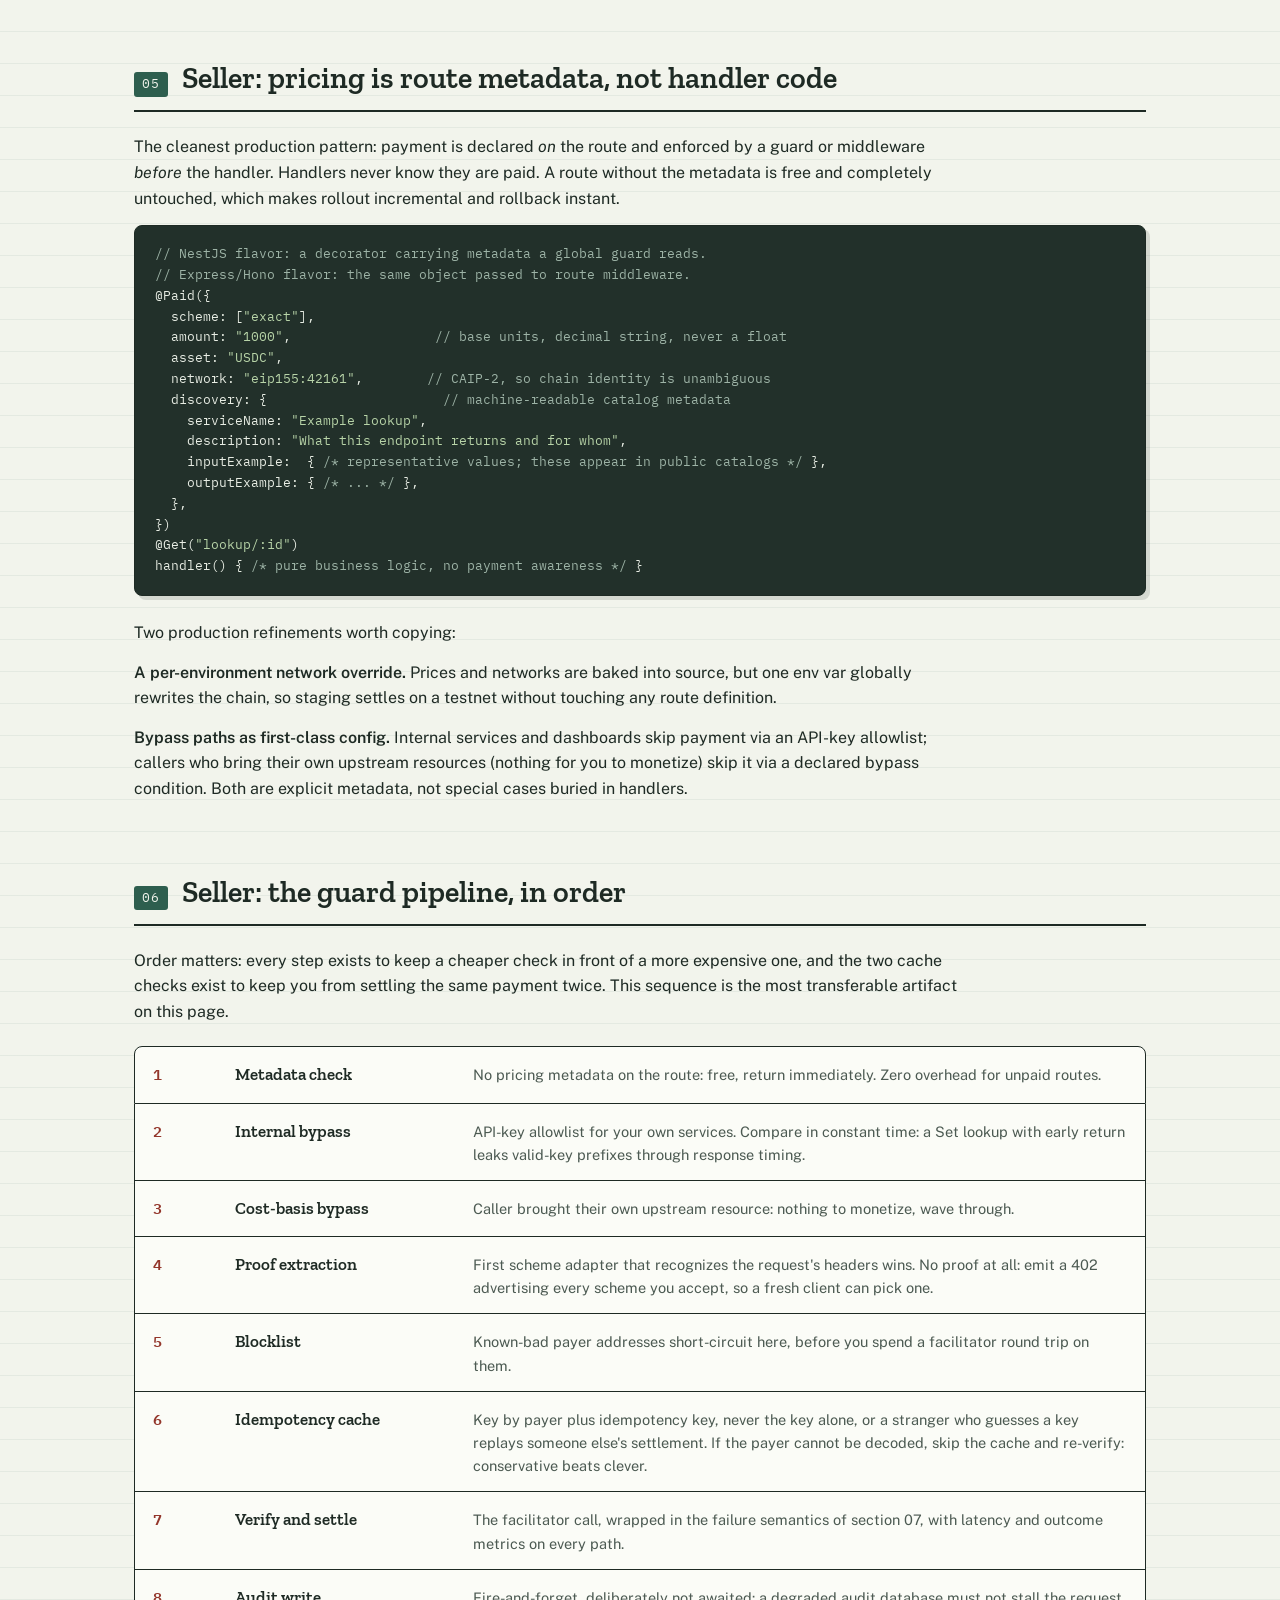
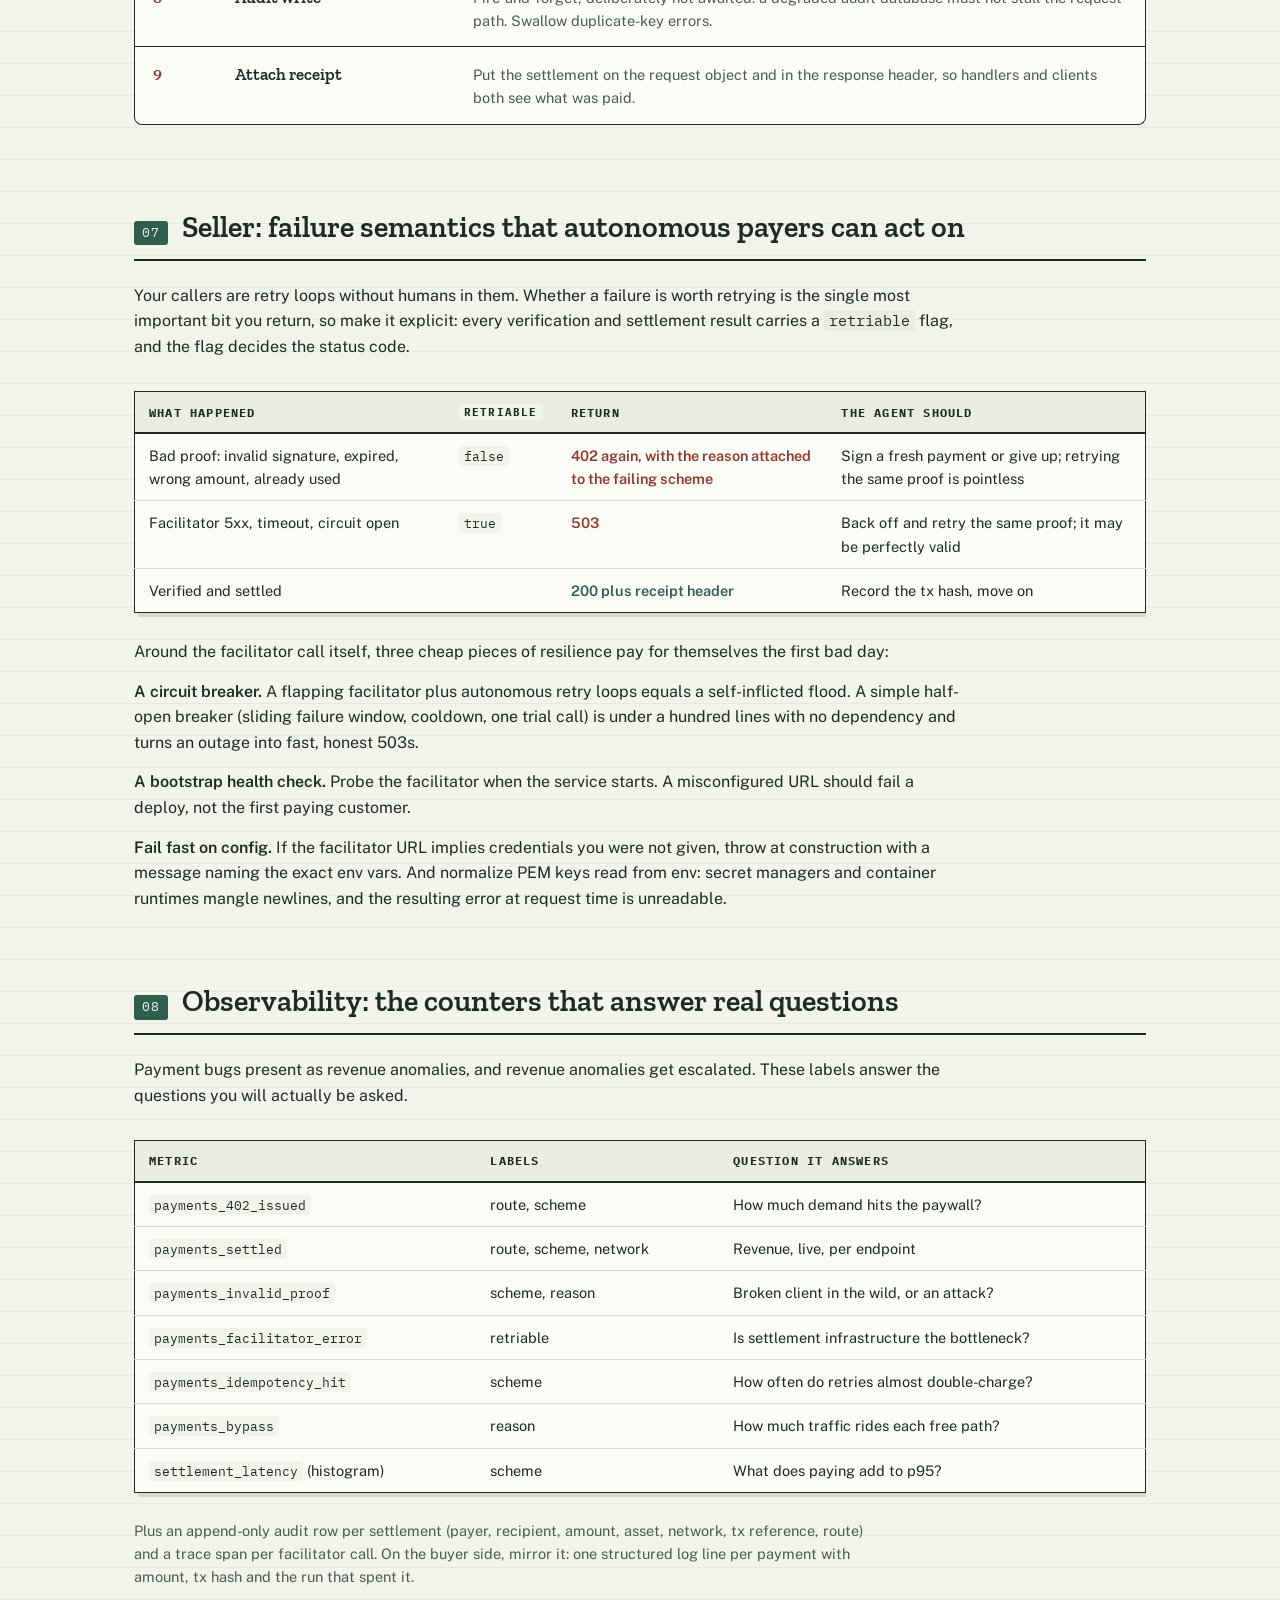
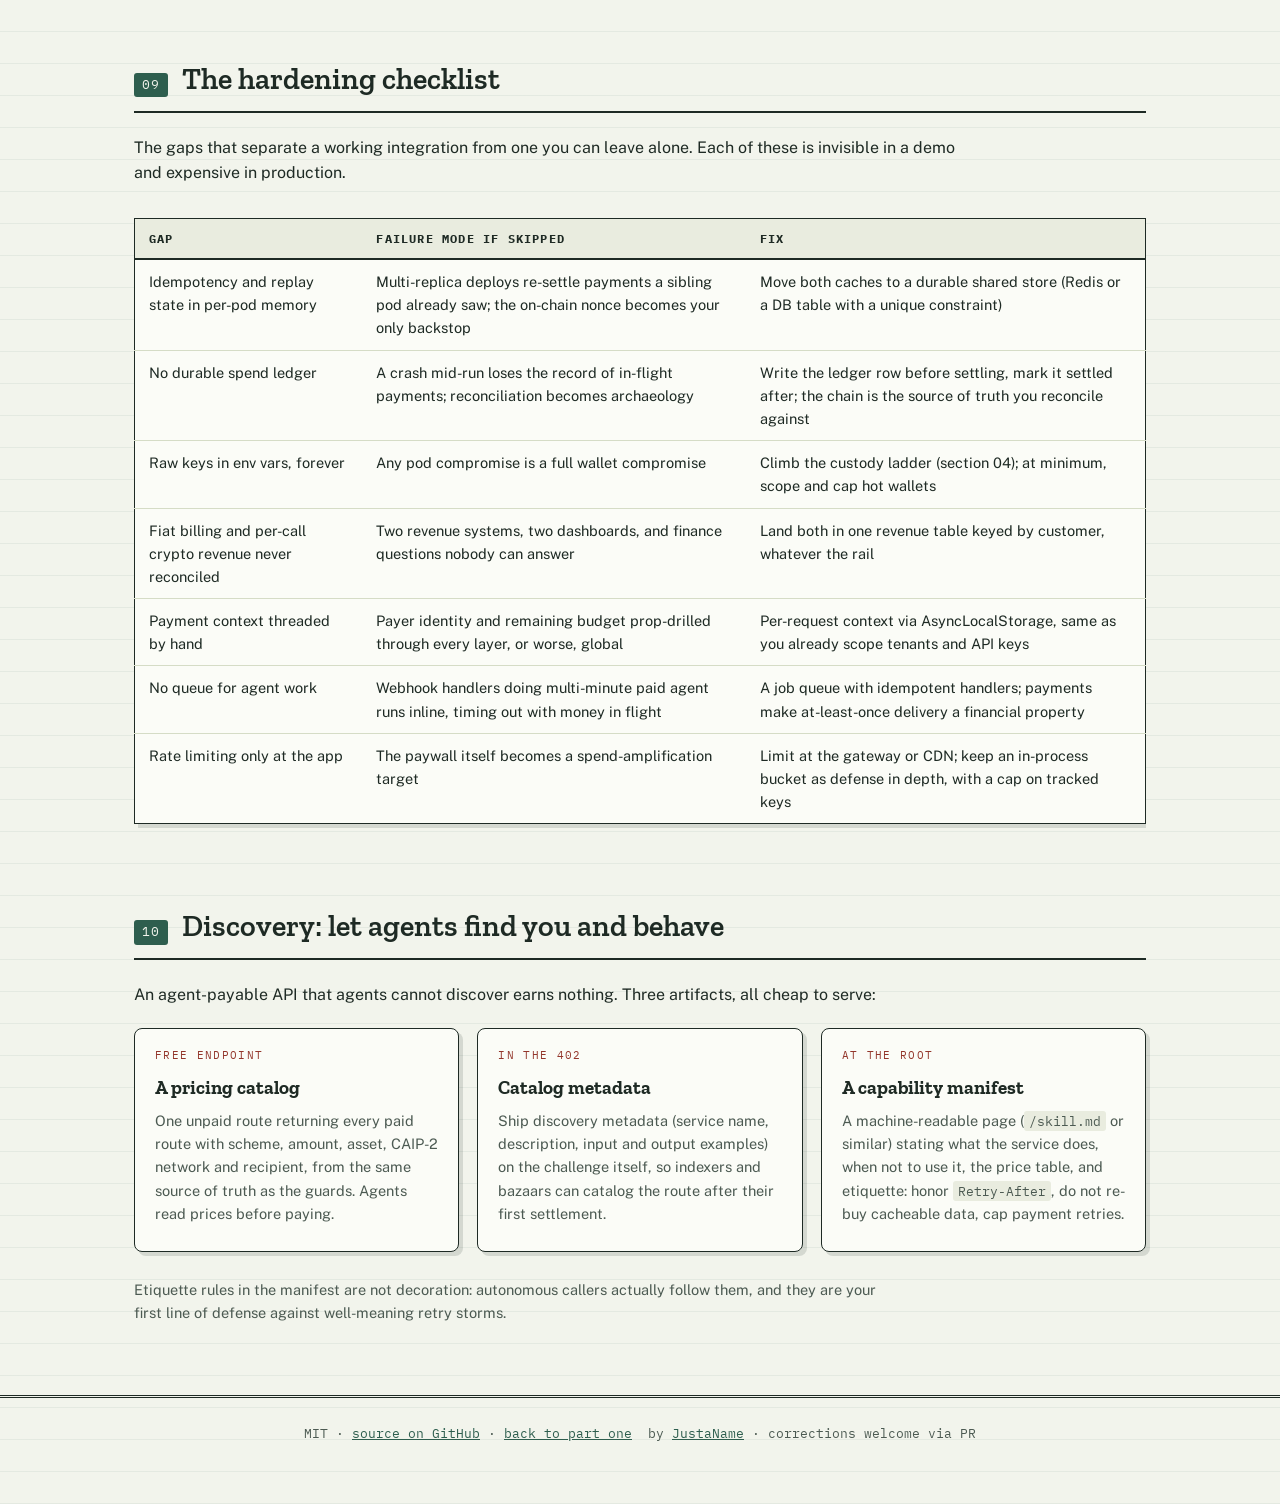
==== commit 4598bb7b: "chore: rehome the cheatsheet under the JustaName-id org Point every canonical, Open Graph, sitemap, " ====
--- a/integration.html
+++ b/integration.html
@@ -8,6 +8,37 @@
 <link rel="preconnect" href="https://fonts.googleapis.com">
 <link rel="preconnect" href="https://fonts.gstatic.com" crossorigin>
 <link href="https://fonts.googleapis.com/css2?family=Zilla+Slab:wght@500;600;700&family=Public+Sans:wght@400;500;600&family=IBM+Plex+Mono:wght@400;500;600&display=swap" rel="stylesheet">
+<link rel="canonical" href="https://justaname-id.github.io/agentic-payments-cheatsheet/integration.html">
+<meta name="robots" content="index, follow">
+<meta name="author" content="JustaName">
+<meta name="theme-color" content="#f2f4ec">
+<meta property="og:type" content="article">
+<meta property="og:site_name" content="Agentic Payments Cheatsheet">
+<meta property="og:title" content="Production Integration Guide: adding x402 payments to an agent backend">
+<meta property="og:description" content="Battle-tested patterns for wiring x402 payments into an existing production system: the paying agent side, the paid API side, failure semantics, custody, idempotency and observability.">
+<meta property="og:url" content="https://justaname-id.github.io/agentic-payments-cheatsheet/integration.html">
+<meta property="og:image" content="https://justaname-id.github.io/agentic-payments-cheatsheet/og-image.png">
+<meta property="og:image:width" content="1200">
+<meta property="og:image:height" content="630">
+<meta property="og:locale" content="en_US">
+<meta name="twitter:card" content="summary_large_image">
+<meta name="twitter:title" content="Production Integration Guide: adding x402 payments to an agent backend">
+<meta name="twitter:description" content="Battle-tested patterns for wiring x402 payments into an existing production system: the paying agent side, the paid API side, failure semantics, custody, idempotency and observability.">
+<meta name="twitter:image" content="https://justaname-id.github.io/agentic-payments-cheatsheet/og-image.png">
+<link rel="icon" href="favicon.svg" type="image/svg+xml">
+<script type="application/ld+json">
+{
+  "@context": "https://schema.org",
+  "@type": "TechArticle",
+  "headline": "Production Integration Guide: adding x402 payments to an agent backend",
+  "description": "Battle-tested patterns for wiring x402 payments into an existing production system: the paying agent side, the paid API side, failure semantics, custody, idempotency and observability.",
+  "author": { "@type": "Organization", "name": "JustaName", "url": "https://github.com/JustaName-id" },
+  "url": "https://justaname-id.github.io/agentic-payments-cheatsheet/integration.html",
+  "image": "https://justaname-id.github.io/agentic-payments-cheatsheet/og-image.png",
+  "license": "https://opensource.org/licenses/MIT",
+  "keywords": "x402, agentic payments, EIP-3009, USDC, facilitator, AP2, AI agents, Arbitrum"
+}
+</script>
 <link rel="stylesheet" href="style.css">
 </head>
 <body>
@@ -252,8 +283,8 @@
 
 <footer>
   <div class="wrap" style="display:flex; justify-content:space-between; gap:16px; flex-wrap:wrap;">
-    <span>MIT · <a href="https://github.com/mariano-aguero/agentic-payments-cheatsheet">source on GitHub</a> · <a href="./">back to part one</a></span>
-    <span>by <a href="https://github.com/mariano-aguero">mariano-aguero</a> · corrections welcome via PR</span>
+    <span>MIT · <a href="https://github.com/JustaName-id/agentic-payments-cheatsheet">source on GitHub</a> · <a href="./">back to part one</a></span>
+    <span>by <a href="https://github.com/JustaName-id">JustaName</a> · corrections welcome via PR</span>
   </div>
 </footer>
 
